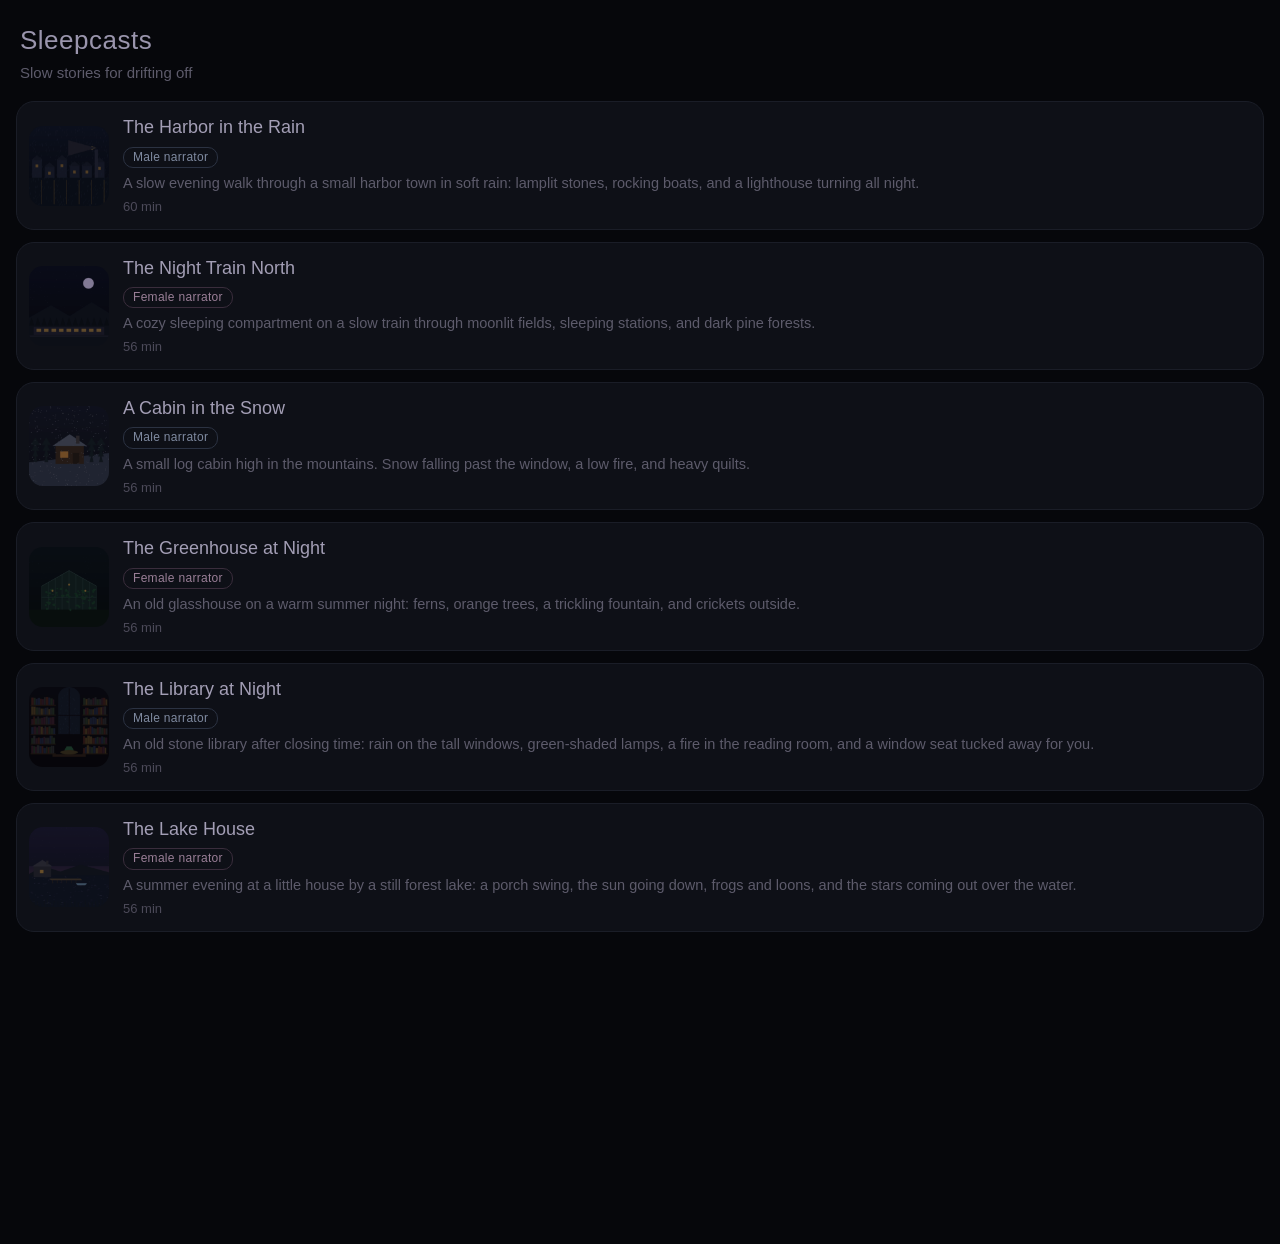
==== index.html @ 7d146f0d "Sleepcasts v2: male/female narrators, ~56-60 min stories" ====
<!doctype html>
<html lang="en">
<head>
<meta charset="utf-8">
<meta name="viewport" content="width=device-width, initial-scale=1, viewport-fit=cover">
<meta name="robots" content="noindex, nofollow">
<meta name="theme-color" content="#06070b">
<meta name="color-scheme" content="dark">
<meta name="apple-mobile-web-app-capable" content="yes">
<meta name="mobile-web-app-capable" content="yes">
<meta name="apple-mobile-web-app-status-bar-style" content="black-translucent">
<meta name="apple-mobile-web-app-title" content="Sleepcasts">
<link rel="apple-touch-icon" href="img/icon-180.png">
<link rel="icon" href="img/icon-192.png">
<link rel="manifest" href="manifest.webmanifest">
<link rel="stylesheet" href="app.css">
<title>Sleepcasts</title>
</head>
<body>
<header><h1>Sleepcasts</h1><p class="sub">Slow stories for drifting off</p></header>
<main id="list" aria-label="Sleepcasts"></main>

<section id="player" hidden aria-label="Now playing">
  <div class="now"><img id="np-art" alt=""><div><div id="np-title"></div><div class="dim small"><span id="np-narr"></span> · <span id="np-time"></span></div></div></div>
  <input id="seek" type="range" min="0" max="1000" value="0" aria-label="Position">
  <div class="controls">
    <button id="back" class="round" aria-label="Back 15 seconds"><span>↺</span><small>15</small></button>
    <button id="play" class="round big" aria-label="Play">▶</button>
    <button id="restart" class="round" aria-label="Start over"><span>⟲</span><small>start</small></button>
  </div>
  <div class="timer" role="group" aria-label="Sleep timer">
    <span class="dim">Sleep timer</span>
    <div class="chips">
      <button data-t="end" class="chip on">End of story</button>
      <button data-t="15" class="chip">15 m</button>
      <button data-t="30" class="chip">30 m</button>
      <button data-t="45" class="chip">45 m</button>
      <button data-t="60" class="chip">60 m</button>
    </div>
    <div id="timer-left" class="dim small"></div>
  </div>
</section>
<audio id="audio" preload="metadata"></audio>
<script src="app.js"></script>
</body>
</html>
---- app.css ----
:root{--bg:#06070b;--card:#0e1017;--line:#1a1d27;--text:#8d8a9e;--dim:#5d5b6b;--accent:#6a5f8c;--accent2:#3b3552}
*{box-sizing:border-box;-webkit-tap-highlight-color:transparent}
html,body{margin:0;background:var(--bg);color:var(--text);font:17px/1.45 -apple-system,BlinkMacSystemFont,"Helvetica Neue",sans-serif}
body{padding:calc(env(safe-area-inset-top) + 18px) 16px calc(env(safe-area-inset-bottom) + 300px)}
h1{font-weight:500;font-size:26px;margin:4px 4px 0;color:#9a95ad;letter-spacing:.5px}
.sub,.dim{color:var(--dim)} .sub{margin:2px 4px 18px;font-size:15px} .small{font-size:14px}
.card{display:flex;gap:14px;align-items:center;width:100%;text-align:left;background:var(--card);border:1px solid var(--line);border-radius:18px;padding:12px;margin:0 0 12px;color:inherit;font:inherit;min-height:104px;cursor:pointer}
.card.active{border-color:var(--accent2)}
.card img{width:80px;height:80px;border-radius:14px;flex:none;opacity:.85}
.card h2{margin:0 0 3px;font-size:18px;font-weight:500;color:#a39eb5}
.card p{margin:0;font-size:14.5px;color:var(--dim)}
.card .meta{font-size:13px;color:#4c4a59;margin-top:4px}
#player{position:fixed;left:0;right:0;bottom:0;background:#090a10f2;border-top:1px solid var(--line);padding:14px 18px calc(env(safe-area-inset-bottom) + 14px);backdrop-filter:blur(8px);-webkit-backdrop-filter:blur(8px)}
.now{display:flex;gap:12px;align-items:center}
.now img{width:48px;height:48px;border-radius:10px;opacity:.85}
#np-title{color:#a39eb5}
#seek{width:100%;margin:12px 0 6px;accent-color:var(--accent);height:30px}
.controls{display:flex;justify-content:center;align-items:center;gap:30px;margin:4px 0 10px}
button{font:inherit}
.round{width:64px;height:64px;border-radius:50%;background:var(--card);border:1px solid var(--line);color:var(--text);display:flex;flex-direction:column;align-items:center;justify-content:center;font-size:22px;line-height:1}
.round small{font-size:11px;color:var(--dim);margin-top:2px}
.round.big{width:84px;height:84px;font-size:30px;background:var(--accent2);color:#b3acc9;border-color:#4a4266}
.timer{text-align:center}
.chips{display:flex;flex-wrap:wrap;justify-content:center;gap:8px;margin:8px 0 4px}
.chip{min-height:44px;padding:0 14px;border-radius:22px;background:var(--card);border:1px solid var(--line);color:var(--dim);font-size:15px}
.chip.on{background:var(--accent2);color:#b3acc9;border-color:#4a4266}
#seek{-webkit-appearance:none;appearance:none;background:transparent}
#seek::-webkit-slider-runnable-track{height:6px;border-radius:3px;background:#1d1f2b}
#seek::-moz-range-track{height:6px;border-radius:3px;background:#1d1f2b}
#seek::-webkit-slider-thumb{-webkit-appearance:none;width:26px;height:26px;border-radius:50%;background:#4a4266;border:1px solid #5b5280;margin-top:-10px}
#seek::-moz-range-thumb{width:26px;height:26px;border-radius:50%;background:#4a4266;border:1px solid #5b5280}

.narr{display:inline-block;font-size:12px;letter-spacing:.3px;padding:1px 9px;border-radius:10px;margin:0 0 5px;border:1px solid var(--line);color:#7d7891}
.narr.female{color:#9a7f97;border-color:#3a2d3c}
.narr.male{color:#7f8aa0;border-color:#2b3242}
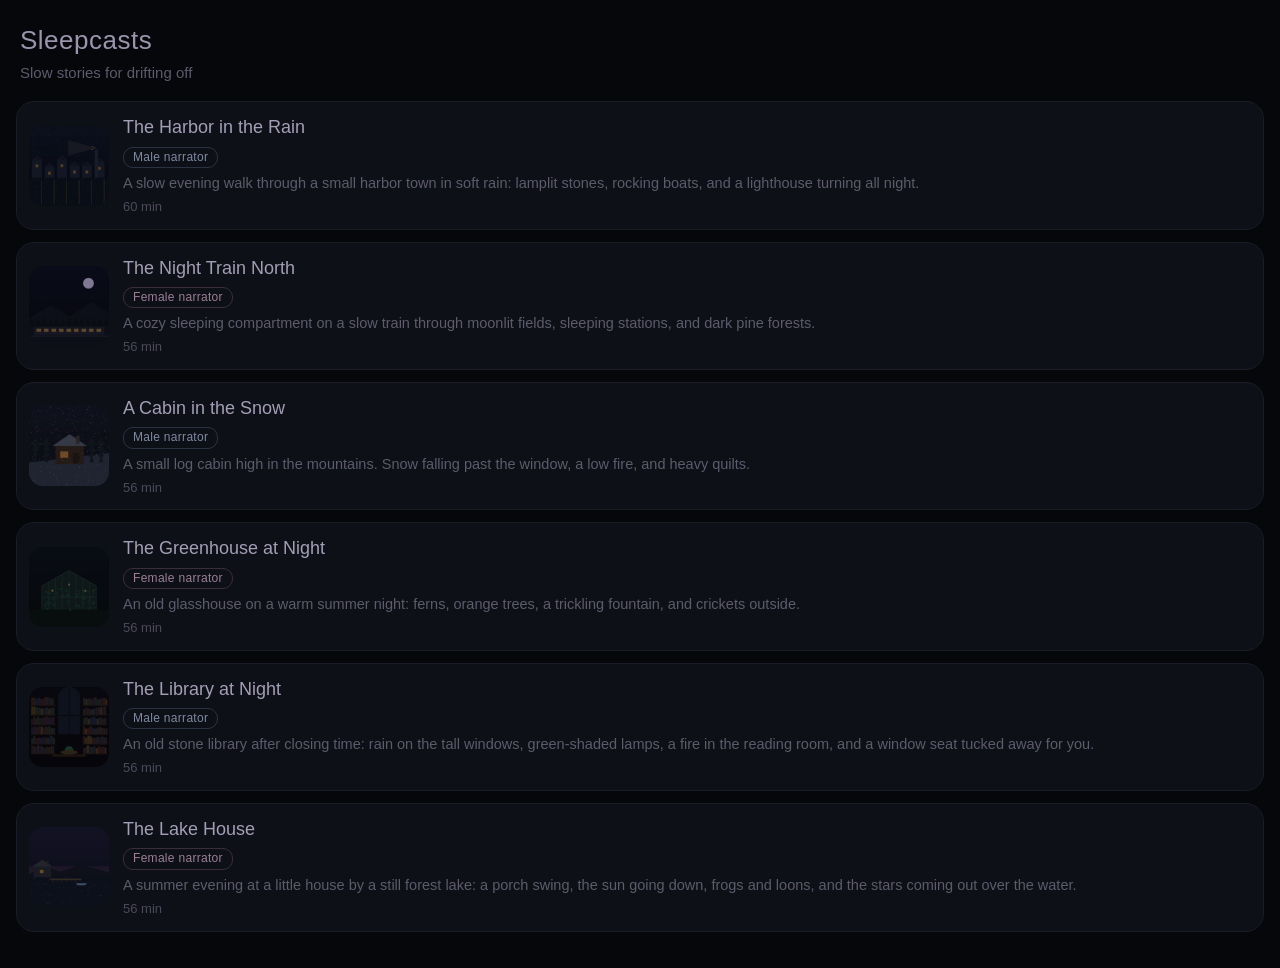
==== commit 1bf8ab62: "Collapsible mini-player; SW cache v5" ====
--- a/index.html
+++ b/index.html
@@ -21,6 +21,14 @@
 <main id="list" aria-label="Sleepcasts"></main>
 
 <section id="player" hidden aria-label="Now playing">
+  <div id="mini" role="group" aria-label="Mini player">
+    <div id="mini-prog"><div></div></div>
+    <button id="mini-open" class="mini-info" aria-label="Expand player"><img id="mini-art" alt=""><span><span id="mini-title"></span><span id="mini-sub" class="dim"></span></span></button>
+    <button id="mini-play" class="round mini-btn" aria-label="Play">▶</button>
+    <button id="mini-expand" class="mini-chev" aria-label="Expand player">⌃</button>
+  </div>
+  <div id="full">
+  <div class="grab"><button id="collapse" class="collapse" aria-label="Minimize player"><span class="handle"></span><span class="chev">⌄</span></button></div>
   <div class="now"><img id="np-art" alt=""><div><div id="np-title"></div><div class="dim small"><span id="np-narr"></span> · <span id="np-time"></span></div></div></div>
   <input id="seek" type="range" min="0" max="1000" value="0" aria-label="Position">
   <div class="controls">
@@ -39,6 +47,7 @@
     </div>
     <div id="timer-left" class="dim small"></div>
   </div>
+  </div>
 </section>
 <audio id="audio" preload="metadata"></audio>
 <script src="app.js"></script>
--- a/app.css
+++ b/app.css
@@ -1,7 +1,7 @@
 :root{--bg:#06070b;--card:#0e1017;--line:#1a1d27;--text:#8d8a9e;--dim:#5d5b6b;--accent:#6a5f8c;--accent2:#3b3552}
 *{box-sizing:border-box;-webkit-tap-highlight-color:transparent}
 html,body{margin:0;background:var(--bg);color:var(--text);font:17px/1.45 -apple-system,BlinkMacSystemFont,"Helvetica Neue",sans-serif}
-body{padding:calc(env(safe-area-inset-top) + 18px) 16px calc(env(safe-area-inset-bottom) + 300px)}
+body{padding:calc(env(safe-area-inset-top) + 18px) 16px calc(env(safe-area-inset-bottom) + var(--pb, 24px))}
 h1{font-weight:500;font-size:26px;margin:4px 4px 0;color:#9a95ad;letter-spacing:.5px}
 .sub,.dim{color:var(--dim)} .sub{margin:2px 4px 18px;font-size:15px} .small{font-size:14px}
 .card{display:flex;gap:14px;align-items:center;width:100%;text-align:left;background:var(--card);border:1px solid var(--line);border-radius:18px;padding:12px;margin:0 0 12px;color:inherit;font:inherit;min-height:104px;cursor:pointer}
@@ -10,7 +10,7 @@
 .card h2{margin:0 0 3px;font-size:18px;font-weight:500;color:#a39eb5}
 .card p{margin:0;font-size:14.5px;color:var(--dim)}
 .card .meta{font-size:13px;color:#4c4a59;margin-top:4px}
-#player{position:fixed;left:0;right:0;bottom:0;background:#090a10f2;border-top:1px solid var(--line);padding:14px 18px calc(env(safe-area-inset-bottom) + 14px);backdrop-filter:blur(8px);-webkit-backdrop-filter:blur(8px)}
+#player{position:fixed;left:0;right:0;bottom:0;background:#090a10f2;border-top:1px solid var(--line);backdrop-filter:blur(8px);-webkit-backdrop-filter:blur(8px);border-radius:16px 16px 0 0}
 .now{display:flex;gap:12px;align-items:center}
 .now img{width:48px;height:48px;border-radius:10px;opacity:.85}
 #np-title{color:#a39eb5}
@@ -33,3 +33,21 @@
 .narr{display:inline-block;font-size:12px;letter-spacing:.3px;padding:1px 9px;border-radius:10px;margin:0 0 5px;border:1px solid var(--line);color:#7d7891}
 .narr.female{color:#9a7f97;border-color:#3a2d3c}
 .narr.male{color:#7f8aa0;border-color:#2b3242}
+
+/* collapsible player */
+#full{padding:4px 18px calc(env(safe-area-inset-bottom) + 14px);max-height:calc(100vh - env(safe-area-inset-top) - 12px);max-height:calc(100dvh - env(safe-area-inset-top) - 12px);overflow-y:auto;-webkit-overflow-scrolling:touch;overscroll-behavior:contain}
+.grab{display:flex;justify-content:center}
+.collapse{background:none;border:0;color:var(--dim);display:flex;flex-direction:column;align-items:center;min-width:120px;min-height:40px;padding:6px 0 2px;cursor:pointer}
+.collapse .handle{width:40px;height:5px;border-radius:3px;background:#2a2c3a}
+.collapse .chev{font-size:20px;line-height:1;margin-top:2px}
+#mini{display:none;align-items:center;gap:10px;padding:10px 12px calc(env(safe-area-inset-bottom) + 10px) 14px;position:relative}
+#player.collapsed #mini{display:flex} #player.collapsed #full{display:none}
+#mini-prog{position:absolute;left:14px;right:14px;top:0;height:2px;background:#1d1f2b;border-radius:1px;overflow:hidden}
+#mini-prog div{height:100%;width:0;background:var(--accent)}
+.mini-info{flex:1;min-width:0;display:flex;align-items:center;gap:10px;background:none;border:0;color:inherit;text-align:left;padding:0;min-height:48px;cursor:pointer}
+.mini-info img{width:40px;height:40px;border-radius:8px;opacity:.85;flex:none}
+.mini-info>span{min-width:0;display:flex;flex-direction:column}
+#mini-title{color:#a39eb5;font-size:15px;white-space:nowrap;overflow:hidden;text-overflow:ellipsis}
+#mini-sub{font-size:12.5px;white-space:nowrap;overflow:hidden;text-overflow:ellipsis}
+.round.mini-btn{width:48px;height:48px;font-size:18px;flex:none;background:var(--accent2);color:#b3acc9;border-color:#4a4266}
+.mini-chev{width:44px;height:48px;background:none;border:0;color:var(--dim);font-size:22px;flex:none;cursor:pointer}
